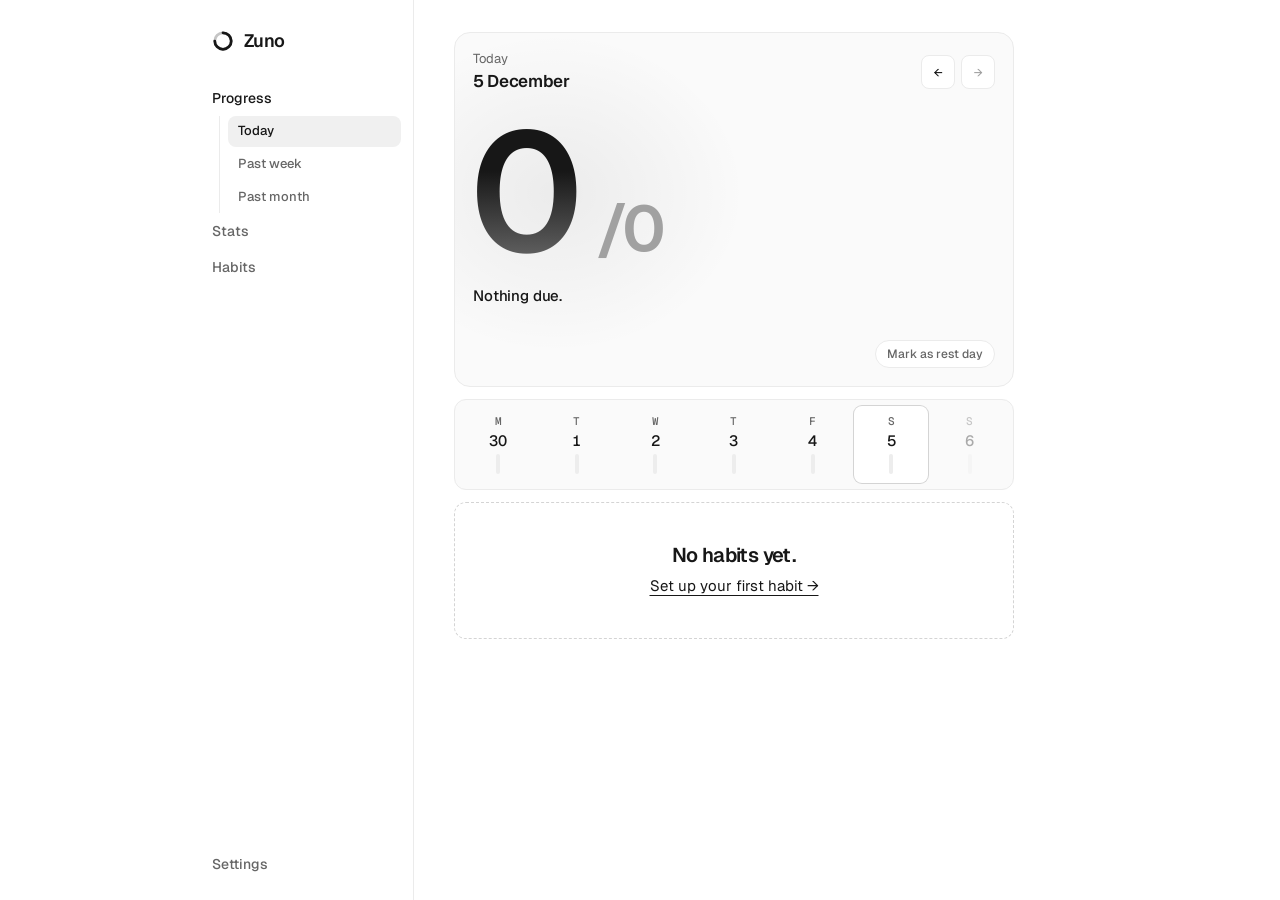
==== web/index.html @ a0847d09 "Add files via upload" ====
<!doctype html>
<html lang="en">
<head>
<meta charset="utf-8">
<meta name="viewport" content="width=device-width, initial-scale=1, viewport-fit=cover">
<meta name="theme-color" content="#ffffff">
<title>Zuno</title>
<link rel="manifest" href="manifest.webmanifest">
<link rel="icon" type="image/png" sizes="192x192" href="icons/icon-192.png">
<link rel="apple-touch-icon" href="icons/apple-touch-icon.png">
<meta name="mobile-web-app-capable" content="yes">
<meta name="apple-mobile-web-app-capable" content="yes">
<meta name="apple-mobile-web-app-title" content="Zuno">
<meta name="apple-mobile-web-app-status-bar-style" content="default">
<script>
  // Set the theme before first paint to avoid a flash.
  (function () {
    var t = null;
    try { t = (JSON.parse((localStorage.getItem('zuno.v1') || localStorage.getItem('tally.v1'))) || {}).theme; } catch (e) {}
    if (!t) t = 'light';
    if (t === 'system') t = matchMedia('(prefers-color-scheme: dark)').matches ? 'dark' : 'light';
    document.documentElement.dataset.theme = t;
  })();
</script>
<link rel="preconnect" href="https://fonts.googleapis.com">
<link rel="preconnect" href="https://fonts.gstatic.com" crossorigin>
<link href="https://fonts.googleapis.com/css2?family=Geist:wght@400;500;600;700&family=Geist+Mono:wght@400;500&display=swap" rel="stylesheet">
<link rel="stylesheet" href="style.css">
</head>
<body>
  <div class="shell">
    <aside class="rail">
      <button class="brand" data-view="about" aria-label="About Zuno">
        <svg class="mark" viewBox="0 0 24 24" aria-hidden="true">
          <circle cx="12" cy="12" r="9" fill="none" stroke="currentColor" stroke-opacity=".25" stroke-width="3"/>
          <path d="M12 3a9 9 0 1 1-9 9" fill="none" stroke="currentColor" stroke-width="3" stroke-linecap="round"/>
        </svg><span>Zuno</span>
      </button>
      <nav class="nav" id="nav"></nav>
      <nav class="nav nav-end">
        <button data-view="settings">Settings</button>
      </nav>
    </aside>
    <main id="view"></main>
  </div>
  <input type="file" id="import-file" accept="application/json,.json" hidden>
  <script src="app.js"></script>
  <script>
    // Offline support; only runs when served over https (or localhost).
    if ('serviceWorker' in navigator && (location.protocol === 'https:' || location.hostname === 'localhost')) {
      navigator.serviceWorker.register('sw.js');
    }
  </script>
</body>
</html>
---- web/style.css ----
:root {
  --bg: #ffffff;
  --surface: #fafafa;
  --hover: #f0f0f0;
  --border: #ebebeb;
  --border-2: #d4d4d4;
  --fg: #171717;
  --muted: #666666;
  --soft: #a1a1a1;
  --l0: #ededed;
  --l1: #d4d4d4;
  --l2: #a3a3a3;
  --l3: #525252;
  --l4: #171717;
  --glow: rgba(0, 0, 0, .06);
  --area: rgba(0, 0, 0, .05);

  --sans: 'Geist', -apple-system, system-ui, sans-serif;
  --mono: 'Geist Mono', ui-monospace, Menlo, monospace;
  --r: 12px;
}
:root[data-theme="dark"] {
  --bg: #000000;
  --surface: #0a0a0a;
  --hover: #1a1a1a;
  --border: #232323;
  --border-2: #333333;
  --fg: #ededed;
  --muted: #a1a1a1;
  --soft: #5e5e5e;
  --l0: #1a1a1a;
  --l1: #2e2e2e;
  --l2: #5c5c5c;
  --l3: #a1a1a1;
  --l4: #ededed;
  --glow: rgba(255, 255, 255, .14);
  --area: rgba(255, 255, 255, .06);
}

* { box-sizing: border-box; margin: 0; padding: 0; }
html { background: var(--bg); }
body {
  background: var(--bg);
  color: var(--fg);
  font: 400 15px/1.5 var(--sans);
  -webkit-font-smoothing: antialiased;
  -webkit-tap-highlight-color: transparent;
  transition: background-color .25s, color .25s;
}
button { font: inherit; color: inherit; background: none; border: 0; cursor: pointer; -webkit-user-select: none; user-select: none; touch-action: manipulation; }
button:disabled { cursor: default; }
:focus-visible { outline: 2px solid var(--fg); outline-offset: 2px; border-radius: 6px; }

.shell {
  display: grid;
  grid-template-columns: 56px minmax(0, 1fr);
  max-width: 900px;
  margin: 0 auto;
  min-height: 100vh;
}
main {
  width: 100%; max-width: 640px;
  padding: max(8px, env(safe-area-inset-top)) 16px 96px;
}

/* shared text styles */
.lbl { font: 400 13px/1.3 var(--sans); color: var(--muted); }
.frac, .streak, .num, .th, .sched, .xlab, .ylab, .legend, .legend2, .wd .l {
  font: 500 12px/1 var(--mono); color: var(--muted); font-variant-numeric: tabular-nums;
}

.card { border: 1px solid var(--border); border-radius: var(--r); background: var(--surface); }
.card.pad { padding: 16px; }
.card.list { padding: 0 16px; }
.card.list > :last-child { border-bottom: 0; }

/* ---------- left rail ---------- */
.rail {
  position: sticky; top: 0;
  height: 100vh; height: 100dvh;
  overflow-y: auto; scrollbar-width: none;
  display: flex; flex-direction: column; align-items: stretch;
  border-right: 1px solid var(--border);
  padding: max(14px, env(safe-area-inset-top)) 6px max(14px, env(safe-area-inset-bottom));
}
.brand {
  display: flex; align-items: center; justify-content: center; gap: 10px;
  height: 42px; margin-bottom: 16px; border-radius: 8px;
  font: 600 18px/1 var(--sans); letter-spacing: -.04em;
  transition: background-color .2s;
}
.brand .mark { width: 22px; height: 22px; flex: none; }
.brand span { display: none; }
.brand.on { background: var(--hover); }

.nav { display: flex; flex-direction: column; gap: 2px; }
.nav-end { margin-top: auto; }
.nav button {
  writing-mode: vertical-rl; transform: rotate(180deg);
  font: 500 13px/1 var(--sans); color: var(--muted);
  padding: 14px 0; border-radius: 8px;
  display: flex; align-items: center; justify-content: center;
  transition: color .2s ease, background-color .2s ease;
}
.nav button.on { color: var(--fg); background: var(--hover); }
.nav button.has-sub.on { background: none; }
@media (hover: hover) {
  .nav button:hover, .brand:hover { color: var(--fg); background: var(--hover); }
  .nav button.has-sub.on:hover { background: none; }
}

/* sub-sections slide open: the row grows from 0fr to 1fr, items fade in one after another */
.nav .sub {
  display: grid; grid-template-rows: 0fr;
  transition: grid-template-rows .42s cubic-bezier(.2, .7, .2, 1);
}
.nav .sub.open { grid-template-rows: 1fr; }
.nav .sub > div {
  min-height: 0; overflow: hidden;
  display: flex; flex-direction: column; gap: 2px;
  border-radius: 10px; background: var(--surface); box-shadow: inset 0 0 0 1px var(--border);
}
.nav .sub button {
  font-size: 12px; padding: 12px 0;
  opacity: 0; translate: 0 -6px;
  transition: opacity .2s ease, translate .25s ease, color .2s ease, background-color .2s ease;
}
.nav .sub.open button {
  opacity: 1; translate: 0 0;
  transition: opacity .3s ease, translate .4s cubic-bezier(.2, .7, .2, 1), color .2s ease, background-color .2s ease;
  transition-delay: calc(90ms + var(--i) * 45ms), calc(90ms + var(--i) * 45ms), 0s, 0s;
}
.nav .full { display: none; }

@media (min-width: 760px) {
  .shell { grid-template-columns: 224px minmax(0, 1fr); }
  main { padding: 20px 40px 96px; }
  .rail { padding: 20px 12px; }
  .brand { justify-content: flex-start; padding: 0 10px; margin-bottom: 20px; }
  .brand span { display: inline; }
  .nav button { writing-mode: horizontal-tb; transform: none; justify-content: flex-start; padding: 9px 10px; font-size: 14px; }
  .nav .sub > div { background: none; box-shadow: none; border-radius: 0; margin-left: 17px; padding-left: 8px; border-left: 1px solid var(--border); }
  .nav .sub button { padding: 7px 10px; font-size: 13px; text-align: left; line-height: 1.3; translate: -6px 0; }
  .nav .full { display: inline; }
  .nav .short { display: none; }
}

/* page content eases in when you move between pages */
#view.enter { animation: enter .34s cubic-bezier(.2, .7, .2, 1); }
@keyframes enter { from { opacity: 0; translate: 0 6px; } }

/* ---------- headings ---------- */
.page-h { padding: 20px 0 6px; }
.page-h .lbl { display: block; margin: 0 0 6px; }
.page-h h2 { font: 600 32px/1.1 var(--sans); letter-spacing: -.045em; }
.section-h { display: flex; justify-content: space-between; align-items: baseline; gap: 12px; padding: 30px 0 12px; }
.section-h h3 { font: 600 18px/1.2 var(--sans); letter-spacing: -.03em; }

/* ---------- today ---------- */
.hero {
  position: relative; overflow: hidden;
  margin-top: 12px; padding: 18px;
  border: 1px solid var(--border); border-radius: 16px; background: var(--surface);
}
.hero::before {
  content: ''; position: absolute; left: -90px; top: 0; width: 380px; height: 320px;
  background: radial-gradient(closest-side, var(--glow), transparent); pointer-events: none;
}
.hero > * { position: relative; }
.daynav { display: flex; align-items: center; justify-content: space-between; }
.date .k { display: block; font: 400 13px/1.2 var(--sans); color: var(--muted); margin-bottom: 4px; }
.date .v { font: 600 17px/1.2 var(--sans); letter-spacing: -.02em; }
.arrows { display: flex; gap: 6px; }
.arrow {
  width: 34px; height: 34px; display: grid; place-items: center;
  border: 1px solid var(--border); border-radius: 8px; background: var(--bg);
  font: 400 14px/1 var(--mono);
  transition: border-color .15s, background-color .15s;
}
@media (hover: hover) { .arrow:hover:not(:disabled) { border-color: var(--border-2); background: var(--hover); } }
.arrow:disabled { color: var(--soft); }
.score {
  display: flex; align-items: baseline;
  margin: 28px 0 0 -4px;
  font-family: var(--sans); font-weight: 600; line-height: .85; letter-spacing: -.07em;
}
.score .n {
  font-size: clamp(110px, 30vw, 168px); padding-right: .04em;
  background: linear-gradient(180deg, var(--fg) 35%, var(--muted));
  -webkit-background-clip: text; background-clip: text; color: transparent;
}
.score .of { font-size: clamp(44px, 12vw, 64px); color: var(--soft); margin-left: 6px; letter-spacing: -.05em; }
.meta {
  display: flex; justify-content: space-between; align-items: baseline; gap: 12px;
  margin-top: 22px; font: 500 15px/1.35 var(--sans); letter-spacing: -.01em;
}
.meta .rest { color: var(--muted); }
.meta .pc { font: 500 13px/1 var(--mono); color: var(--muted); }
.ticks { display: flex; gap: 4px; margin-top: 14px; height: 6px; }
.ticks i { flex: 1; border-radius: 999px; background: var(--l0); transition: background-color .3s; }
.ticks i.on { background: var(--fg); }

.week {
  display: grid; grid-template-columns: repeat(7, 1fr); gap: 4px;
  margin-top: 12px; padding: 6px;
  border: 1px solid var(--border); border-radius: var(--r); background: var(--surface);
}
.wd {
  display: flex; flex-direction: column; align-items: center; gap: 6px;
  padding: 10px 0 9px; border-radius: 8px; transition: background-color .15s;
}
.wd .l { font-size: 11px; }
.wd .n { font: 500 15px/1 var(--sans); font-variant-numeric: tabular-nums; }
.wd .m { width: 4px; height: 20px; border-radius: 999px; background: var(--l0); overflow: hidden; display: flex; align-items: flex-end; }
.wd .m b { display: block; width: 100%; background: var(--fg); border-radius: 999px; }
.wd.sel { background: var(--bg); box-shadow: 0 0 0 1px var(--border-2); }
@media (hover: hover) { .wd:not(.sel):not(:disabled):hover { background: var(--hover); } }
.wd:disabled { opacity: .35; }

.group {
  margin-top: 12px; overflow: hidden;
  border: 1px solid var(--border); border-radius: var(--r); background: var(--surface);
}
.group header {
  display: flex; justify-content: space-between; align-items: center;
  padding: 12px 16px; border-bottom: 1px solid var(--border);
}
.group h3 { font: 600 15px/1.2 var(--sans); letter-spacing: -.02em; }
.group header .frac { padding: 4px 8px; border: 1px solid var(--border); border-radius: 999px; background: var(--bg); }
.habit { display: flex; align-items: stretch; border-bottom: 1px solid var(--border); transition: background-color .15s; }
.hmain { flex: 1; min-width: 0; display: flex; align-items: center; gap: 12px; text-align: left; padding: 13px 8px 13px 16px; }
.skip { flex: none; padding: 0 16px 0 8px; font: 500 11px/1 var(--mono); color: var(--soft); transition: color .15s, opacity .15s; }
.skip:hover { color: var(--fg); }
@media (hover: hover) {
  .habit:not(.skipped) .skip { opacity: 0; }
  .habit:hover .skip, .skip:focus-visible { opacity: 1; }
}
.habit:last-child, .item:last-child, .hrow:last-child { border-bottom: 0; }
.box {
  width: 18px; height: 18px; flex: none; position: relative;
  border: 1.5px solid var(--border-2); border-radius: 5px; background: var(--bg);
  transition: background-color .15s, border-color .15s;
}
.habit.done .box { background: var(--fg); border-color: var(--fg); }
.habit.done .box::after {
  content: ''; position: absolute; left: 5px; top: 1.5px; width: 4px; height: 9px;
  border: solid var(--bg); border-width: 0 2px 2px 0; transform: rotate(45deg);
}
.habit .name { flex: 1; }
.habit.done .name { color: var(--muted); text-decoration: line-through; text-decoration-color: var(--soft); }
.habit.skipped .name, .habit.met .name { color: var(--muted); }
.habit.skipped .box { border-style: dashed; }
.habit.skipped .box::after { content: ''; position: absolute; left: 3px; right: 3px; top: 50%; height: 1.5px; margin-top: -.75px; background: var(--muted); }
.habit.met .box { border-color: var(--border); }
.dayfoot { display: flex; justify-content: flex-end; margin-top: 14px; }
.restbtn {
  font: 500 12px/1 var(--sans); color: var(--muted); padding: 7px 11px;
  border: 1px solid var(--border); border-radius: 999px; background: var(--bg);
  transition: color .15s, border-color .15s;
}
.restbtn:hover, .restbtn.on { color: var(--fg); border-color: var(--border-2); }
.pop .box { animation: pop .28s ease-out; }
@keyframes pop { 45% { transform: scale(.8); } }
@media (hover: hover) { .habit:hover, .item:hover, .hrow:hover { background: var(--hover); } }

.empty {
  margin-top: 12px; padding: 40px 20px; text-align: center;
  border: 1px dashed var(--border-2); border-radius: var(--r); color: var(--muted);
}
.empty p { font: 600 20px/1.2 var(--sans); letter-spacing: -.03em; color: var(--fg); margin-bottom: 8px; }
.empty button { color: var(--fg); text-decoration: underline; text-underline-offset: 4px; }

/* ---------- stats ---------- */
.shead { display: flex; justify-content: space-between; align-items: center; gap: 12px; padding-top: 8px; }
.seg {
  display: inline-flex; gap: 2px; padding: 3px; flex: none;
  border: 1px solid var(--border); border-radius: 10px; background: var(--surface);
}
.seg button {
  font: 500 13px/1 var(--sans); color: var(--muted);
  padding: 7px 11px; border-radius: 7px; transition: background-color .15s, color .15s;
}
.seg button.on { background: var(--hover); color: var(--fg); box-shadow: 0 0 0 1px var(--border-2); }
.big { display: grid; grid-template-columns: repeat(auto-fit, minmax(128px, 1fr)); gap: 10px; margin-top: 16px; }
.big > div { padding: 16px; border: 1px solid var(--border); border-radius: var(--r); background: var(--surface); }
.big .v { font: 600 36px/1 var(--sans); letter-spacing: -.05em; }
.big .v small { font-size: .55em; color: var(--soft); letter-spacing: -.02em; }
.big .lbl { display: block; margin-top: 10px; }
@media (max-width: 559px) {
  .big { grid-template-columns: 1fr 1fr; }
  .big > div:nth-child(3) { grid-column: 1 / -1; }
}

.heatwrap { display: grid; grid-template-columns: 14px 1fr; gap: 8px; }
.heatdays { display: grid; grid-template-rows: repeat(7, 1fr); gap: 3px; }
.heatdays span { font: 500 9px/1 var(--mono); color: var(--muted); display: flex; align-items: center; }
.heat { display: grid; grid-template-rows: repeat(7, auto); grid-auto-flow: column; grid-auto-columns: 1fr; gap: 3px; }
.heat i { aspect-ratio: 1; border-radius: 3px; background: var(--l0); }
.heat i.l1 { background: var(--l1); }
.heat i.l2 { background: var(--l2); }
.heat i.l3 { background: var(--l3); }
.heat i.l4 { background: var(--l4); }
.heat i.fut { background: transparent; box-shadow: inset 0 0 0 1px var(--border); }
.heat i.now { outline: 1.5px solid var(--fg); outline-offset: 1px; }
.legend { display: flex; align-items: center; gap: 3px; justify-content: flex-end; margin-top: 12px; font-size: 11px; }
.legend i { width: 10px; height: 10px; border-radius: 2px; }
.legend span { margin: 0 6px; }

.brow {
  display: grid; grid-template-columns: minmax(64px, 110px) minmax(48px, 1fr) minmax(32px, auto) 36px;
  align-items: center; gap: 10px; padding: 13px 0; border-bottom: 1px solid var(--border);
  font-weight: 500;
}
.bar { height: 6px; border-radius: 999px; background: var(--l0); overflow: hidden; }
.bar b { display: block; height: 100%; border-radius: 999px; background: var(--fg); }
.num { text-align: right; }
.num.strong { color: var(--fg); }
.subrow {
  display: grid; grid-template-columns: minmax(0, 1fr) minmax(32px, auto) 36px; gap: 10px;
  padding: 9px 0 9px 12px; font-size: 13px; color: var(--muted); border-bottom: 1px solid var(--border);
}

.trow {
  display: grid; grid-template-columns: 1fr 44px 40px 40px;
  align-items: center; gap: 8px; padding: 13px 0; border-bottom: 1px solid var(--border);
}
.trow .nm { font-weight: 500; }
.trow .nm small { display: block; font: 400 12px/1.2 var(--sans); color: var(--muted); margin-top: 3px; }
.th { text-align: right; font-size: 11px; }
.trow.head { padding: 10px 0; }
.mbar { display: block; height: 3px; border-radius: 999px; background: var(--l0); margin-top: 8px; overflow: hidden; }
.mbar b { display: block; height: 100%; background: var(--fg); }

/* trajectory charts */
.legend2 { display: flex; gap: 16px; font-size: 11px; }
.legend2 span { display: inline-flex; align-items: center; gap: 6px; }
.legend2 .sl { width: 14px; height: 2px; border-radius: 2px; background: var(--fg); }
.legend2 .sb { width: 8px; height: 8px; border-radius: 2px; background: var(--l1); }
.chart { margin-top: 22px; }
.plot { position: relative; height: 150px; margin-left: 30px; touch-action: pan-y; cursor: crosshair; }
.plot.sm { height: 64px; margin-left: 0; }
.plot svg { position: absolute; inset: 0; width: 100%; height: 100%; overflow: visible; }
.plot .grid { stroke: var(--border-2); stroke-width: 1; vector-effect: non-scaling-stroke; }
.plot .line { fill: none; stroke: var(--fg); stroke-width: 2; vector-effect: non-scaling-stroke; stroke-linejoin: round; stroke-linecap: round; }
.plot .area { fill: var(--area); }
.plot .dbar { fill: var(--l1); }
.ylab { position: absolute; left: -30px; transform: translateY(-50%); font-size: 10px; }
.xlab { display: flex; justify-content: space-between; margin: 8px 0 0 30px; font-size: 11px; }
.hchart .xlab { margin-left: 0; }
.cross { position: absolute; top: 0; bottom: 0; width: 1px; background: var(--muted); display: none; pointer-events: none; }
.hdot {
  position: absolute; width: 10px; height: 10px; border-radius: 50%;
  background: var(--fg); box-shadow: 0 0 0 3px var(--surface);
  transform: translate(-50%, -50%); display: none; pointer-events: none;
}
.tip {
  position: absolute; top: -8px; background: var(--fg); color: var(--bg); border-radius: 6px;
  font: 500 11px/1.45 var(--mono); padding: 6px 9px; white-space: nowrap;
  display: none; pointer-events: none; z-index: 2;
}
.plot.hover .cross, .plot.hover .tip { display: block; }
.plot.hover .hdot.has { display: block; }
.hchart { margin-top: 10px; padding: 14px 16px 12px; border: 1px solid var(--border); border-radius: var(--r); background: var(--surface); }
.hchart header { display: flex; justify-content: space-between; align-items: flex-start; gap: 12px; margin-bottom: 12px; }
.hchart .nm { font-weight: 500; }
.hchart .nm small { display: block; font: 400 12px/1.2 var(--sans); color: var(--muted); margin-top: 3px; }
.hchart .rt { text-align: right; font: 600 22px/1 var(--sans); letter-spacing: -.04em; }
.hchart .rt small { display: block; font: 500 11px/1 var(--mono); letter-spacing: 0; color: var(--muted); margin-top: 6px; }

/* ---------- habits ---------- */
.editor { margin-top: 12px; padding: 18px 16px; border: 1px solid var(--border); border-radius: var(--r); background: var(--surface); }
.editor > .lbl { display: block; margin-bottom: 8px; }
.field { position: relative; margin-bottom: 16px; }
.field .lbl { display: block; margin-bottom: 6px; }
input[type="text"], select {
  width: 100%; height: 42px; padding: 0 12px;
  font: 400 16px/1 var(--sans); color: var(--fg); background: var(--bg);
  border: 1px solid var(--border-2); border-radius: 8px;
  outline: 0; appearance: none; -webkit-appearance: none;
  transition: border-color .15s, box-shadow .15s;
}
input[type="text"]:focus, select:focus { border-color: var(--muted); box-shadow: 0 0 0 3px var(--hover); }
input[type="text"]::placeholder { color: var(--soft); }
select { cursor: pointer; }
select option { background: var(--bg); color: var(--fg); }
.field.sel::after { content: '↓'; position: absolute; right: 12px; bottom: 13px; font: 13px/1 var(--mono); color: var(--muted); pointer-events: none; }
.days { display: grid; grid-template-columns: repeat(7, 1fr); gap: 6px; }
.days button {
  height: 38px; border: 1px solid var(--border-2); border-radius: 8px; background: var(--bg);
  font: 500 12px/1 var(--mono); color: var(--muted); transition: background-color .15s, color .15s;
}
.days button.on { background: var(--fg); color: var(--bg); border-color: var(--fg); }
.presets { display: flex; flex-wrap: wrap; gap: 6px; margin: 10px 0 20px; }
.presets button {
  font: 500 12px/1 var(--sans); color: var(--muted); padding: 7px 11px;
  border: 1px solid var(--border); border-radius: 999px; background: var(--bg);
}
@media (hover: hover) { .presets button:hover { color: var(--fg); border-color: var(--border-2); } }
.actions { display: flex; flex-wrap: wrap; gap: 8px; }
.btn {
  height: 40px; padding: 0 18px; border-radius: 999px;
  font: 500 14px/1 var(--sans); border: 1px solid var(--border-2); background: var(--bg);
  transition: opacity .15s, background-color .15s, border-color .15s;
}
.btn.primary { background: var(--fg); color: var(--bg); border-color: var(--fg); }
@media (hover: hover) {
  .btn:hover { background: var(--hover); }
  .btn.primary:hover { background: var(--fg); opacity: .86; }
}
.btn.ghost { color: var(--muted); }
.btn.right { margin-left: auto; }
.err { margin-top: 12px; font: 500 13px/1.4 var(--sans); }
.note { margin-top: 14px; font: 400 13px/1.5 var(--sans); color: var(--muted); }
.note button { color: var(--fg); text-decoration: underline; text-underline-offset: 3px; }

.item {
  display: flex; align-items: center; gap: 2px; padding: 0 16px 0 8px;
  border-bottom: 1px solid var(--border); background: var(--surface); transition: background-color .15s;
}
.item:not([data-sort]) { padding-left: 10px; }
.item .iname { flex: 1; min-width: 0; display: flex; align-items: center; justify-content: space-between; gap: 12px; text-align: left; padding: 13px 0 13px 6px; }
.item .iname.static { display: block; }
.item .x { color: var(--muted); font-size: 16px; line-height: 1; padding: 6px 0 6px 10px; }
@media (hover: hover) { .item .x:hover { color: var(--fg); } }
.handle {
  flex: none; width: 24px; height: 32px; display: grid; place-items: center;
  border-radius: 6px; color: var(--soft); cursor: grab; touch-action: none;
}
.handle::before {
  content: ''; width: 8px; height: 14px;
  background-image: radial-gradient(circle, currentColor 1.2px, transparent 1.5px);
  background-size: 4px 4.67px;
}
@media (hover: hover) { .handle:hover { color: var(--fg); background: var(--hover); } }
.item.dragging {
  position: relative; z-index: 5; cursor: grabbing; user-select: none;
  background: var(--bg); border-radius: 8px;
  box-shadow: 0 10px 28px rgba(0, 0, 0, .22), 0 0 0 1px var(--border-2);
}
.dragging .handle { cursor: grabbing; color: var(--fg); }
.card.cats { overflow: hidden; }
.sortlist > .item:last-child { border-bottom: 0; }
.item.editing { background: var(--hover); box-shadow: inset 2px 0 0 var(--fg); }
.sched { white-space: nowrap; }

.chips { display: flex; flex-wrap: wrap; gap: 6px; }
.chip {
  display: inline-flex; align-items: center; gap: 8px; height: 30px; padding: 0 12px;
  border: 1px solid var(--border); border-radius: 999px; background: var(--surface);
  font: 500 13px/1 var(--sans);
}
.chip em { font: 500 11px/1 var(--mono); font-style: normal; color: var(--muted); }
.chip button { color: var(--muted); font-size: 15px; line-height: 1; }
@media (hover: hover) { .chip button:hover { color: var(--fg); } }
.addcat { display: flex; gap: 8px; margin-top: 12px; }
.addcat .btn { height: 42px; flex: none; }

.summary { color: var(--muted); font-size: 14px; padding: 4px 0; }
.hrow {
  display: grid; grid-template-columns: minmax(0, 1fr) auto; gap: 6px 14px; align-items: center;
  width: 100%; text-align: left; padding: 13px 16px; border-bottom: 1px solid var(--border);
  transition: background-color .15s;
}
.hrow .nm { font-weight: 500; }
.hrow .nm small { display: block; font: 400 12px/1.3 var(--sans); color: var(--muted); margin-top: 3px; }
.hrow .rt { display: flex; flex-direction: column; align-items: flex-end; gap: 7px; }
.strip { display: flex; gap: 2px; }
.strip i { width: 7px; height: 7px; border-radius: 2px; background: var(--l1); }
.strip i.on { background: var(--fg); }
.strip i.na { background: transparent; box-shadow: inset 0 0 0 1px var(--border-2); }

/* ---------- settings ---------- */
.srow {
  display: flex; align-items: center; justify-content: space-between; gap: 16px;
  padding: 14px 0; border-bottom: 1px solid var(--border);
}
button.srow { width: 100%; text-align: left; }
.srow .t { font-weight: 500; }
.srow .t small { display: block; font: 400 13px/1.35 var(--sans); color: var(--muted); margin-top: 2px; }
.srow .go { font: 14px/1 var(--mono); color: var(--muted); transition: translate .2s; }
@media (hover: hover) { button.srow:hover .go { translate: 3px 0; color: var(--fg); } }
.sw { display: flex; align-items: center; gap: 10px; font: 500 12px/1 var(--mono); color: var(--muted); }
.sw i { width: 36px; height: 20px; border-radius: 999px; background: var(--l1); position: relative; flex: none; transition: background-color .2s; }
.sw i::after {
  content: ''; position: absolute; top: 2px; left: 2px; width: 16px; height: 16px; border-radius: 50%;
  background: var(--bg); box-shadow: 0 1px 2px rgba(0, 0, 0, .25); transition: translate .2s ease-out;
}
.sw.on { color: var(--fg); }
.sw.on i { background: var(--fg); }
.sw.on i::after { translate: 16px 0; }
.foot { color: var(--muted); font-size: 13px; line-height: 1.6; padding-top: 24px; }

/* ---------- about ---------- */
.about { padding-top: 8px; }
.ab-hero { position: relative; padding: 52px 4px 40px; text-align: center; overflow: hidden; }
.ab-hero::after {
  content: ''; position: absolute; left: 50%; top: 10px; width: 340px; height: 220px; translate: -50% 0;
  background: radial-gradient(closest-side, var(--glow), transparent); pointer-events: none;
}
.ab-hero > * { position: relative; z-index: 1; }
.pill {
  display: inline-flex; align-items: center; height: 28px; padding: 0 12px;
  border: 1px solid var(--border); border-radius: 999px; background: var(--surface);
  font: 500 12px/1 var(--mono); color: var(--muted);
}
.ab-hero h2 { margin-top: 20px; font: 600 clamp(32px, 8vw, 52px)/1.05 var(--sans); letter-spacing: -.055em; }
.ab-hero h2 span, .quote span, .closer p span { color: var(--muted); }
.lede { margin: 18px auto 0; max-width: 32em; font-size: 16px; line-height: 1.6; color: var(--muted); }
.ab-cta { display: flex; justify-content: center; flex-wrap: wrap; gap: 8px; margin-top: 26px; }

.figure .pen { display: grid; grid-template-columns: repeat(14, 1fr); gap: 4px; }
.pen i { aspect-ratio: 1; position: relative; border-radius: 3px; }
.pen i.p { box-shadow: inset 0 0 0 1px var(--border-2); }
.pen i.p.x::after { content: '×'; position: absolute; inset: 0; display: grid; place-items: center; font: italic 14px/1 Georgia, serif; color: var(--muted); }
.pen i.d { background: var(--l1); }
.pen i.d.x { background: var(--fg); }
.figure .cap { display: flex; justify-content: space-between; margin-top: 12px; font: 500 11px/1 var(--mono); color: var(--muted); }

.ab-grid { display: grid; grid-template-columns: 1fr; gap: 10px; margin-top: 10px; }
@media (min-width: 560px) { .ab-grid { grid-template-columns: 1fr 1fr; } }
.pt .no { font: 500 12px/1 var(--mono); color: var(--soft); }
.pt h4 { margin: 12px 0 6px; font: 600 16px/1.25 var(--sans); letter-spacing: -.02em; }
.pt p { color: var(--muted); font-size: 14px; line-height: 1.55; }

.quote { margin: 44px 0 6px; text-align: center; font: 600 clamp(24px, 6vw, 32px)/1.15 var(--sans); letter-spacing: -.045em; }
.prose p { color: var(--muted); line-height: 1.65; max-width: 36em; }
.prose p + p { margin-top: 12px; }

.vs { margin-top: 18px; }
.vs .r {
  display: grid; grid-template-columns: minmax(0, 1fr) 72px 92px; gap: 10px; align-items: baseline;
  padding: 12px 0; border-bottom: 1px solid var(--border); font-size: 14px;
}
.vs .r.h span { font: 500 11px/1 var(--mono); color: var(--muted); }
.vs .c { font-size: 13px; color: var(--muted); }
.vs .c.y { color: var(--fg); font-weight: 500; }

.closer {
  position: relative; overflow: hidden; margin-top: 44px; padding: 36px 20px; text-align: center;
  border: 1px solid var(--border); border-radius: 16px; background: var(--surface);
}
.closer::before {
  content: ''; position: absolute; left: 50%; top: -60px; width: 360px; height: 220px; translate: -50% 0;
  background: radial-gradient(closest-side, var(--glow), transparent); pointer-events: none;
}
.closer > * { position: relative; }
.closer p { font: 600 22px/1.25 var(--sans); letter-spacing: -.04em; margin-bottom: 20px; }

@media (prefers-reduced-motion: reduce) {
  *, *::before, *::after { transition: none !important; animation: none !important; }
}

/* editor: how often */
.often { margin: 6px 0 12px; }
.stepper { display: flex; align-items: center; gap: 12px; }
.stepper button {
  width: 38px; height: 38px; border: 1px solid var(--border-2); border-radius: 8px; background: var(--bg);
  font: 500 16px/1 var(--mono);
}
.stepper button:disabled { color: var(--soft); }
.stepper span { font-size: 15px; }
.stepper b { font-weight: 600; }
.hint { font-size: 13px; color: var(--muted); line-height: 1.5; margin: 10px 0 20px; }
.editor .actions + .hint { margin-top: 10px; }
.editor .err + .actions, .editor .note + .actions, .editor .actions + .actions { margin-top: 16px; padding-top: 16px; border-top: 1px solid var(--border); }
.group.archived { opacity: .7; }

/* reports */
.plabel { display: inline-block; margin-bottom: 4px; font: 600 17px/1.3 var(--sans); color: var(--fg); letter-spacing: -.02em; }
.delta { display: block; margin-top: 6px; font: 500 11px/1.35 var(--mono); color: var(--muted); }
.wbars { display: grid; grid-template-columns: repeat(7, 1fr); gap: 6px; }
.wb { display: flex; flex-direction: column; align-items: center; gap: 8px; }
.wv { font: 500 11px/1 var(--mono); color: var(--muted); }
.wt { width: 100%; max-width: 28px; height: 110px; border-radius: 6px; background: var(--l0); display: flex; align-items: flex-end; overflow: hidden; }
.wt b { display: block; width: 100%; border-radius: 6px; background: var(--fg); }
.wl { font: 500 11px/1.35 var(--mono); color: var(--muted); text-align: center; }
.mcal-h, .mcal { display: grid; grid-template-columns: repeat(7, 1fr); gap: 4px; }
.mcal-h { margin-bottom: 6px; }
.mcal-h span { font: 500 10px/1 var(--mono); color: var(--muted); text-align: center; }
.mcal i { aspect-ratio: 1; position: relative; border-radius: 6px; background: var(--l0); }
.mcal i.pad { background: transparent; }
.mcal i.l1 { background: var(--l1); }
.mcal i.l2 { background: var(--l2); }
.mcal i.l3 { background: var(--l3); }
.mcal i.l4 { background: var(--l4); }
.mcal i.rest { background: transparent; box-shadow: inset 0 0 0 1px var(--border-2); }
.mcal i span { position: absolute; top: 5px; left: 6px; font: 500 10px/1 var(--mono); color: var(--muted); }
.mcal i.dk span { color: var(--bg); }
.hl { display: grid; grid-template-columns: minmax(0, 1fr) auto; gap: 3px 12px; align-items: baseline; padding: 12px 0; border-bottom: 1px solid var(--border); }
.hl .k { grid-column: 1 / -1; font-size: 13px; color: var(--muted); }
.hl .v { font-weight: 500; overflow: hidden; text-overflow: ellipsis; white-space: nowrap; }
.rrow { display: grid; grid-template-columns: minmax(0, 1fr) 44px 52px 48px; gap: 8px; align-items: center; padding: 13px 0; border-bottom: 1px solid var(--border); }
.rrow.head { padding: 10px 0; }
.rrow .nm { font-weight: 500; min-width: 0; }
.rrow .nm small { display: block; font: 400 12px/1.2 var(--sans); color: var(--muted); margin-top: 3px; }
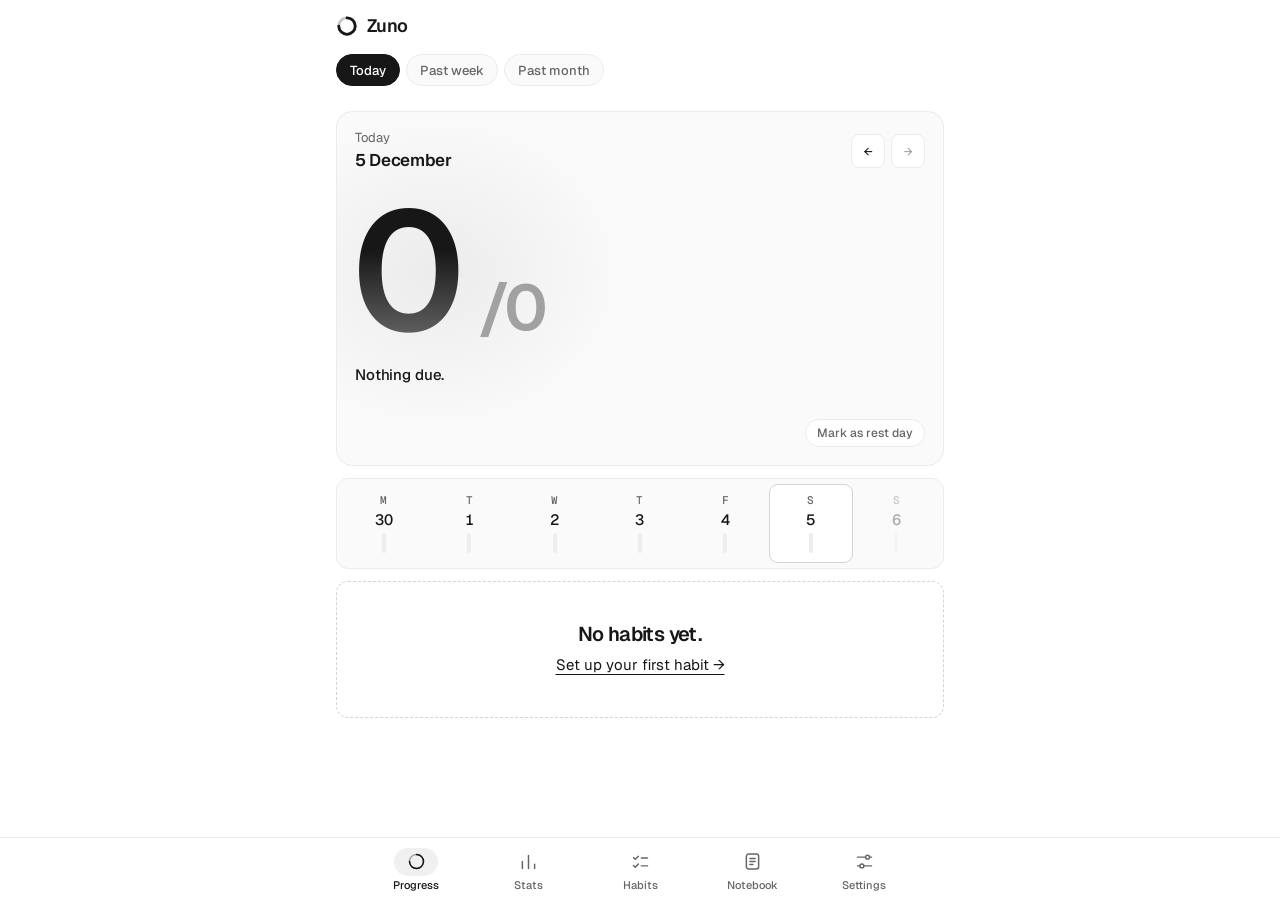
==== commit 5d036876: "Add files via upload" ====
--- a/web/index.html
+++ b/web/index.html
@@ -20,6 +20,9 @@
     if (!t) t = 'light';
     if (t === 'system') t = matchMedia('(prefers-color-scheme: dark)').matches ? 'dark' : 'light';
     document.documentElement.dataset.theme = t;
+    var sc = 'classic';
+    try { sc = ((JSON.parse(localStorage.getItem('zuno.v1')) || {}).settings || {}).scheme || 'classic'; } catch (e) {}
+    document.documentElement.dataset.scheme = sc;
   })();
 </script>
 <link rel="preconnect" href="https://fonts.googleapis.com">
@@ -28,21 +31,29 @@
 <link rel="stylesheet" href="style.css">
 </head>
 <body>
+  <svg width="0" height="0" style="position:absolute" aria-hidden="true">
+    <defs>
+      <linearGradient id="zuno-flame" x1="0" y1="1" x2="0" y2="0">
+        <stop offset="0" stop-color="#FF3B30"/>
+        <stop offset="1" stop-color="#FF9F0A"/>
+      </linearGradient>
+    </defs>
+  </svg>
   <div class="shell">
-    <aside class="rail">
-      <button class="brand" data-view="about" aria-label="About Zuno">
-        <svg class="mark" viewBox="0 0 24 24" aria-hidden="true">
-          <circle cx="12" cy="12" r="9" fill="none" stroke="currentColor" stroke-opacity=".25" stroke-width="3"/>
-          <path d="M12 3a9 9 0 1 1-9 9" fill="none" stroke="currentColor" stroke-width="3" stroke-linecap="round"/>
-        </svg><span>Zuno</span>
-      </button>
-      <nav class="nav" id="nav"></nav>
-      <nav class="nav nav-end">
-        <button data-view="settings">Settings</button>
-      </nav>
-    </aside>
+    <header class="top">
+      <div class="top-row">
+        <button class="brand" data-view="about" aria-label="About Zuno">
+          <svg class="mark" viewBox="0 0 24 24" aria-hidden="true">
+            <circle cx="12" cy="12" r="9" fill="none" stroke="currentColor" stroke-opacity=".25" stroke-width="3"/>
+            <path d="M12 3a9 9 0 1 1-9 9" fill="none" stroke="currentColor" stroke-width="3" stroke-linecap="round"/>
+          </svg><span>Zuno</span>
+        </button>
+      </div>
+      <nav class="subnav" id="subnav" aria-label="Pages in this section"></nav>
+    </header>
     <main id="view"></main>
   </div>
+  <nav class="tabbar" id="nav" aria-label="Main"></nav>
   <input type="file" id="import-file" accept="application/json,.json" hidden>
   <script src="app.js"></script>
   <script>
--- a/web/style.css
+++ b/web/style.css
@@ -15,11 +15,24 @@
   --glow: rgba(0, 0, 0, .06);
   --area: rgba(0, 0, 0, .05);
 
+  /* Classic scheme: accent and category colors follow the text color */
+  --accent: var(--fg);
+  --accent-fg: var(--bg);
+  --cat-glyph: var(--bg);
+  --c-red: var(--fg); --c-orange: var(--fg); --c-yellow: var(--fg); --c-green: var(--fg); --c-teal: var(--fg);
+  --c-blue: var(--fg); --c-indigo: var(--fg); --c-purple: var(--fg); --c-pink: var(--fg); --c-gray: var(--fg);
+  --flame: #FF6A1A;
+
   --sans: 'Geist', -apple-system, system-ui, sans-serif;
   --mono: 'Geist Mono', ui-monospace, Menlo, monospace;
   --r: 12px;
 }
 :root[data-theme="dark"] {
+  --accent: var(--fg);
+  --accent-fg: var(--bg);
+  --cat-glyph: var(--bg);
+  --c-red: var(--fg); --c-orange: var(--fg); --c-yellow: var(--fg); --c-green: var(--fg); --c-teal: var(--fg);
+  --c-blue: var(--fg); --c-indigo: var(--fg); --c-purple: var(--fg); --c-pink: var(--fg); --c-gray: var(--fg);
   --bg: #000000;
   --surface: #0a0a0a;
   --hover: #1a1a1a;
@@ -51,17 +64,12 @@
 button:disabled { cursor: default; }
 :focus-visible { outline: 2px solid var(--fg); outline-offset: 2px; border-radius: 6px; }
 
-.shell {
-  display: grid;
-  grid-template-columns: 56px minmax(0, 1fr);
-  max-width: 900px;
-  margin: 0 auto;
-  min-height: 100vh;
-}
+.shell { max-width: 640px; margin: 0 auto; min-height: 100vh; }
 main {
-  width: 100%; max-width: 640px;
-  padding: max(8px, env(safe-area-inset-top)) 16px 96px;
-}
+  width: 100%;
+  padding: 0 16px calc(var(--tabbar-h) + env(safe-area-inset-bottom) + 40px);
+}
+:root { --tabbar-h: 62px; }
 
 /* shared text styles */
 .lbl { font: 400 13px/1.3 var(--sans); color: var(--muted); }
@@ -74,76 +82,72 @@
 .card.list { padding: 0 16px; }
 .card.list > :last-child { border-bottom: 0; }
 
-/* ---------- left rail ---------- */
-.rail {
-  position: sticky; top: 0;
-  height: 100vh; height: 100dvh;
-  overflow-y: auto; scrollbar-width: none;
-  display: flex; flex-direction: column; align-items: stretch;
-  border-right: 1px solid var(--border);
-  padding: max(14px, env(safe-area-inset-top)) 6px max(14px, env(safe-area-inset-bottom));
-}
+/* ---------- top bar: logo + the current section's pages ---------- */
+.top {
+  position: sticky; top: 0; z-index: 10;
+  padding: env(safe-area-inset-top) 16px 0;
+  background: color-mix(in srgb, var(--bg) 86%, transparent);
+  -webkit-backdrop-filter: blur(14px); backdrop-filter: blur(14px);
+  border-bottom: 1px solid transparent; transition: border-color .2s;
+}
+.top.scrolled { border-bottom-color: var(--border); }
+.top-row { display: flex; align-items: center; height: 52px; }
 .brand {
-  display: flex; align-items: center; justify-content: center; gap: 10px;
-  height: 42px; margin-bottom: 16px; border-radius: 8px;
-  font: 600 18px/1 var(--sans); letter-spacing: -.04em;
+  display: flex; align-items: center; gap: 9px; height: 36px; padding: 0 10px 0 6px; margin-left: -6px;
+  border-radius: 8px; font: 600 18px/1 var(--sans); letter-spacing: -.04em;
   transition: background-color .2s;
 }
 .brand .mark { width: 22px; height: 22px; flex: none; }
-.brand span { display: none; }
 .brand.on { background: var(--hover); }
-
-.nav { display: flex; flex-direction: column; gap: 2px; }
-.nav-end { margin-top: auto; }
-.nav button {
-  writing-mode: vertical-rl; transform: rotate(180deg);
-  font: 500 13px/1 var(--sans); color: var(--muted);
-  padding: 14px 0; border-radius: 8px;
-  display: flex; align-items: center; justify-content: center;
-  transition: color .2s ease, background-color .2s ease;
-}
-.nav button.on { color: var(--fg); background: var(--hover); }
-.nav button.has-sub.on { background: none; }
-@media (hover: hover) {
-  .nav button:hover, .brand:hover { color: var(--fg); background: var(--hover); }
-  .nav button.has-sub.on:hover { background: none; }
-}
-
-/* sub-sections slide open: the row grows from 0fr to 1fr, items fade in one after another */
-.nav .sub {
+@media (hover: hover) { .brand:hover { background: var(--hover); } }
+
+/* sub-section pills: the row opens when a section has pages, pills fade in one after another */
+.subnav {
   display: grid; grid-template-rows: 0fr;
-  transition: grid-template-rows .42s cubic-bezier(.2, .7, .2, 1);
-}
-.nav .sub.open { grid-template-rows: 1fr; }
-.nav .sub > div {
-  min-height: 0; overflow: hidden;
-  display: flex; flex-direction: column; gap: 2px;
-  border-radius: 10px; background: var(--surface); box-shadow: inset 0 0 0 1px var(--border);
-}
-.nav .sub button {
-  font-size: 12px; padding: 12px 0;
-  opacity: 0; translate: 0 -6px;
-  transition: opacity .2s ease, translate .25s ease, color .2s ease, background-color .2s ease;
-}
-.nav .sub.open button {
-  opacity: 1; translate: 0 0;
-  transition: opacity .3s ease, translate .4s cubic-bezier(.2, .7, .2, 1), color .2s ease, background-color .2s ease;
-  transition-delay: calc(90ms + var(--i) * 45ms), calc(90ms + var(--i) * 45ms), 0s, 0s;
-}
-.nav .full { display: none; }
-
-@media (min-width: 760px) {
-  .shell { grid-template-columns: 224px minmax(0, 1fr); }
-  main { padding: 20px 40px 96px; }
-  .rail { padding: 20px 12px; }
-  .brand { justify-content: flex-start; padding: 0 10px; margin-bottom: 20px; }
-  .brand span { display: inline; }
-  .nav button { writing-mode: horizontal-tb; transform: none; justify-content: flex-start; padding: 9px 10px; font-size: 14px; }
-  .nav .sub > div { background: none; box-shadow: none; border-radius: 0; margin-left: 17px; padding-left: 8px; border-left: 1px solid var(--border); }
-  .nav .sub button { padding: 7px 10px; font-size: 13px; text-align: left; line-height: 1.3; translate: -6px 0; }
-  .nav .full { display: inline; }
-  .nav .short { display: none; }
-}
+  transition: grid-template-rows .38s cubic-bezier(.2, .7, .2, 1);
+}
+.subnav.open { grid-template-rows: 1fr; }
+.subnav > div {
+  min-height: 0; overflow-x: auto; overflow-y: hidden; scrollbar-width: none;
+  display: flex; gap: 6px; margin: 0 -16px; padding: 0 16px;
+}
+.subnav > div::-webkit-scrollbar { display: none; }
+.subnav button {
+  flex: none; height: 32px; margin: 2px 0 12px; padding: 0 13px; border-radius: 999px;
+  border: 1px solid var(--border); background: var(--surface);
+  font: 500 13px/1 var(--sans); color: var(--muted); white-space: nowrap;
+  transition: color .2s, background-color .2s, border-color .2s, opacity .3s ease, translate .4s cubic-bezier(.2, .7, .2, 1);
+}
+.subnav button.on { background: var(--fg); border-color: var(--fg); color: var(--bg); }
+@media (hover: hover) { .subnav button:not(.on):hover { color: var(--fg); border-color: var(--border-2); } }
+.subnav.fresh button { opacity: 0; translate: 0 -6px; }
+.subnav.open:not(.fresh) button { transition-delay: 0s, 0s, 0s, calc(60ms + var(--i) * 45ms), calc(60ms + var(--i) * 45ms); }
+.subnav .full { display: none; }
+@media (min-width: 560px) { .subnav .full { display: inline; } .subnav .short { display: none; } }
+
+/* ---------- bottom tab bar ---------- */
+.tabbar {
+  position: fixed; left: 0; right: 0; bottom: 0; z-index: 20;
+  display: flex; justify-content: center;
+  padding: 0 8px env(safe-area-inset-bottom);
+  background: color-mix(in srgb, var(--bg) 88%, transparent);
+  -webkit-backdrop-filter: blur(14px); backdrop-filter: blur(14px);
+  border-top: 1px solid var(--border);
+}
+.tabbar > div { display: grid; grid-template-columns: repeat(5, 1fr); width: 100%; max-width: 560px; height: var(--tabbar-h); }
+.tab {
+  display: flex; flex-direction: column; align-items: center; justify-content: center; gap: 4px;
+  font: 500 11px/1 var(--sans); color: var(--muted); transition: color .2s;
+}
+.tab .ic {
+  display: grid; place-items: center; width: 44px; height: 28px; border-radius: 999px;
+  transition: background-color .25s ease, transform .25s cubic-bezier(.2, .7, .2, 1);
+}
+.tab svg { width: 21px; height: 21px; fill: none; stroke: currentColor; stroke-width: 1.7; stroke-linecap: round; stroke-linejoin: round; }
+.tab.on { color: var(--fg); }
+.tab.on .ic { background: var(--hover); }
+.tab:active .ic { transform: scale(.92); }
+@media (hover: hover) { .tab:hover { color: var(--fg); } }
 
 /* page content eases in when you move between pages */
 #view.enter { animation: enter .34s cubic-bezier(.2, .7, .2, 1); }
@@ -198,7 +202,7 @@
 .meta .pc { font: 500 13px/1 var(--mono); color: var(--muted); }
 .ticks { display: flex; gap: 4px; margin-top: 14px; height: 6px; }
 .ticks i { flex: 1; border-radius: 999px; background: var(--l0); transition: background-color .3s; }
-.ticks i.on { background: var(--fg); }
+.ticks i.on { background: var(--accent); }
 
 .week {
   display: grid; grid-template-columns: repeat(7, 1fr); gap: 4px;
@@ -212,7 +216,7 @@
 .wd .l { font-size: 11px; }
 .wd .n { font: 500 15px/1 var(--sans); font-variant-numeric: tabular-nums; }
 .wd .m { width: 4px; height: 20px; border-radius: 999px; background: var(--l0); overflow: hidden; display: flex; align-items: flex-end; }
-.wd .m b { display: block; width: 100%; background: var(--fg); border-radius: 999px; }
+.wd .m b { display: block; width: 100%; background: var(--accent); border-radius: 999px; }
 .wd.sel { background: var(--bg); box-shadow: 0 0 0 1px var(--border-2); }
 @media (hover: hover) { .wd:not(.sel):not(:disabled):hover { background: var(--hover); } }
 .wd:disabled { opacity: .35; }
@@ -225,7 +229,7 @@
   display: flex; justify-content: space-between; align-items: center;
   padding: 12px 16px; border-bottom: 1px solid var(--border);
 }
-.group h3 { font: 600 15px/1.2 var(--sans); letter-spacing: -.02em; }
+.group h3 { display: flex; align-items: center; font: 600 15px/1.2 var(--sans); letter-spacing: -.02em; }
 .group header .frac { padding: 4px 8px; border: 1px solid var(--border); border-radius: 999px; background: var(--bg); }
 .habit { display: flex; align-items: stretch; border-bottom: 1px solid var(--border); transition: background-color .15s; }
 .hmain { flex: 1; min-width: 0; display: flex; align-items: center; gap: 12px; text-align: left; padding: 13px 8px 13px 16px; }
@@ -241,10 +245,10 @@
   border: 1.5px solid var(--border-2); border-radius: 5px; background: var(--bg);
   transition: background-color .15s, border-color .15s;
 }
-.habit.done .box { background: var(--fg); border-color: var(--fg); }
+.habit.done .box { background: var(--accent); border-color: var(--accent); }
 .habit.done .box::after {
   content: ''; position: absolute; left: 5px; top: 1.5px; width: 4px; height: 9px;
-  border: solid var(--bg); border-width: 0 2px 2px 0; transform: rotate(45deg);
+  border: solid var(--accent-fg); border-width: 0 2px 2px 0; transform: rotate(45deg);
 }
 .habit .name { flex: 1; }
 .habit.done .name { color: var(--muted); text-decoration: line-through; text-decoration-color: var(--soft); }
@@ -312,7 +316,7 @@
   font-weight: 500;
 }
 .bar { height: 6px; border-radius: 999px; background: var(--l0); overflow: hidden; }
-.bar b { display: block; height: 100%; border-radius: 999px; background: var(--fg); }
+.bar b { display: block; height: 100%; border-radius: 999px; background: var(--cc, var(--accent)); }
 .num { text-align: right; }
 .num.strong { color: var(--fg); }
 .subrow {
@@ -321,7 +325,7 @@
 }
 
 .trow {
-  display: grid; grid-template-columns: 1fr 44px 40px 40px;
+  display: grid; grid-template-columns: minmax(0, 1fr) 48px 64px;
   align-items: center; gap: 8px; padding: 13px 0; border-bottom: 1px solid var(--border);
 }
 .trow .nm { font-weight: 500; }
@@ -329,19 +333,19 @@
 .th { text-align: right; font-size: 11px; }
 .trow.head { padding: 10px 0; }
 .mbar { display: block; height: 3px; border-radius: 999px; background: var(--l0); margin-top: 8px; overflow: hidden; }
-.mbar b { display: block; height: 100%; background: var(--fg); }
+.mbar b { display: block; height: 100%; background: var(--accent); }
 
 /* trajectory charts */
 .legend2 { display: flex; gap: 16px; font-size: 11px; }
 .legend2 span { display: inline-flex; align-items: center; gap: 6px; }
-.legend2 .sl { width: 14px; height: 2px; border-radius: 2px; background: var(--fg); }
+.legend2 .sl { width: 14px; height: 2px; border-radius: 2px; background: var(--accent); }
 .legend2 .sb { width: 8px; height: 8px; border-radius: 2px; background: var(--l1); }
 .chart { margin-top: 22px; }
 .plot { position: relative; height: 150px; margin-left: 30px; touch-action: pan-y; cursor: crosshair; }
 .plot.sm { height: 64px; margin-left: 0; }
 .plot svg { position: absolute; inset: 0; width: 100%; height: 100%; overflow: visible; }
 .plot .grid { stroke: var(--border-2); stroke-width: 1; vector-effect: non-scaling-stroke; }
-.plot .line { fill: none; stroke: var(--fg); stroke-width: 2; vector-effect: non-scaling-stroke; stroke-linejoin: round; stroke-linecap: round; }
+.plot .line { fill: none; stroke: var(--accent); stroke-width: 2; vector-effect: non-scaling-stroke; stroke-linejoin: round; stroke-linecap: round; }
 .plot .area { fill: var(--area); }
 .plot .dbar { fill: var(--l1); }
 .ylab { position: absolute; left: -30px; transform: translateY(-50%); font-size: 10px; }
@@ -350,7 +354,7 @@
 .cross { position: absolute; top: 0; bottom: 0; width: 1px; background: var(--muted); display: none; pointer-events: none; }
 .hdot {
   position: absolute; width: 10px; height: 10px; border-radius: 50%;
-  background: var(--fg); box-shadow: 0 0 0 3px var(--surface);
+  background: var(--accent); box-shadow: 0 0 0 3px var(--surface);
   transform: translate(-50%, -50%); display: none; pointer-events: none;
 }
 .tip {
@@ -372,15 +376,15 @@
 .editor > .lbl { display: block; margin-bottom: 8px; }
 .field { position: relative; margin-bottom: 16px; }
 .field .lbl { display: block; margin-bottom: 6px; }
-input[type="text"], select {
+input[type="text"], input[type="password"], select {
   width: 100%; height: 42px; padding: 0 12px;
   font: 400 16px/1 var(--sans); color: var(--fg); background: var(--bg);
   border: 1px solid var(--border-2); border-radius: 8px;
   outline: 0; appearance: none; -webkit-appearance: none;
   transition: border-color .15s, box-shadow .15s;
 }
-input[type="text"]:focus, select:focus { border-color: var(--muted); box-shadow: 0 0 0 3px var(--hover); }
-input[type="text"]::placeholder { color: var(--soft); }
+input[type="text"]:focus, input[type="password"]:focus, select:focus { border-color: var(--muted); box-shadow: 0 0 0 3px var(--hover); }
+input[type="text"]::placeholder, input[type="password"]::placeholder { color: var(--soft); }
 select { cursor: pointer; }
 select option { background: var(--bg); color: var(--fg); }
 .field.sel::after { content: '↓'; position: absolute; right: 12px; bottom: 13px; font: 13px/1 var(--mono); color: var(--muted); pointer-events: none; }
@@ -419,7 +423,7 @@
 }
 .item:not([data-sort]) { padding-left: 10px; }
 .item .iname { flex: 1; min-width: 0; display: flex; align-items: center; justify-content: space-between; gap: 12px; text-align: left; padding: 13px 0 13px 6px; }
-.item .iname.static { display: block; }
+.item .iname.static { display: flex; align-items: center; justify-content: flex-start; gap: 0; }
 .item .x { color: var(--muted); font-size: 16px; line-height: 1; padding: 6px 0 6px 10px; }
 @media (hover: hover) { .item .x:hover { color: var(--fg); } }
 .handle {
@@ -466,7 +470,7 @@
 .hrow .rt { display: flex; flex-direction: column; align-items: flex-end; gap: 7px; }
 .strip { display: flex; gap: 2px; }
 .strip i { width: 7px; height: 7px; border-radius: 2px; background: var(--l1); }
-.strip i.on { background: var(--fg); }
+.strip i.on { background: var(--accent); }
 .strip i.na { background: transparent; box-shadow: inset 0 0 0 1px var(--border-2); }
 
 /* ---------- settings ---------- */
@@ -547,6 +551,7 @@
 .closer p { font: 600 22px/1.25 var(--sans); letter-spacing: -.04em; margin-bottom: 20px; }
 
 @media (prefers-reduced-motion: reduce) {
+  .subnav.fresh button { opacity: 1; translate: none; }
   *, *::before, *::after { transition: none !important; animation: none !important; }
 }
 
@@ -572,7 +577,7 @@
 .wb { display: flex; flex-direction: column; align-items: center; gap: 8px; }
 .wv { font: 500 11px/1 var(--mono); color: var(--muted); }
 .wt { width: 100%; max-width: 28px; height: 110px; border-radius: 6px; background: var(--l0); display: flex; align-items: flex-end; overflow: hidden; }
-.wt b { display: block; width: 100%; border-radius: 6px; background: var(--fg); }
+.wt b { display: block; width: 100%; border-radius: 6px; background: var(--accent); }
 .wl { font: 500 11px/1.35 var(--mono); color: var(--muted); text-align: center; }
 .mcal-h, .mcal { display: grid; grid-template-columns: repeat(7, 1fr); gap: 4px; }
 .mcal-h { margin-bottom: 6px; }
@@ -585,7 +590,7 @@
 .mcal i.l4 { background: var(--l4); }
 .mcal i.rest { background: transparent; box-shadow: inset 0 0 0 1px var(--border-2); }
 .mcal i span { position: absolute; top: 5px; left: 6px; font: 500 10px/1 var(--mono); color: var(--muted); }
-.mcal i.dk span { color: var(--bg); }
+.mcal i.dk span { color: var(--accent-fg); }
 .hl { display: grid; grid-template-columns: minmax(0, 1fr) auto; gap: 3px 12px; align-items: baseline; padding: 12px 0; border-bottom: 1px solid var(--border); }
 .hl .k { grid-column: 1 / -1; font-size: 13px; color: var(--muted); }
 .hl .v { font-weight: 500; overflow: hidden; text-overflow: ellipsis; white-space: nowrap; }
@@ -593,3 +598,181 @@
 .rrow.head { padding: 10px 0; }
 .rrow .nm { font-weight: 500; min-width: 0; }
 .rrow .nm small { display: block; font: 400 12px/1.2 var(--sans); color: var(--muted); margin-top: 3px; }
+
+/* ---------- notebook ---------- */
+.linkbtn { font: 500 13px/1 var(--sans); color: var(--muted); padding: 6px 0; }
+.linkbtn:hover { color: var(--fg); }
+.backlink { font: 500 13px/1 var(--sans); color: var(--muted); padding: 22px 0 4px; }
+.backlink:hover { color: var(--fg); }
+
+.notes { display: grid; gap: 10px; margin-top: 16px; }
+@media (min-width: 560px) { .notes { grid-template-columns: 1fr 1fr; } }
+.note-card {
+  display: flex; flex-direction: column; gap: 6px; text-align: left; padding: 16px;
+  border: 1px solid var(--border); border-radius: var(--r); background: var(--surface);
+  transition: border-color .15s, background-color .15s;
+}
+@media (hover: hover) { .note-card:hover { border-color: var(--border-2); } }
+.note-card .nt { font: 600 15px/1.3 var(--sans); letter-spacing: -.01em; }
+.note-card .ns { font-size: 13px; line-height: 1.5; color: var(--muted); display: -webkit-box; -webkit-line-clamp: 3; -webkit-box-orient: vertical; overflow: hidden; }
+.note-card .nm, .note-read .nm { font: 500 11px/1.3 var(--mono); color: var(--soft); }
+
+.note-edit { margin-top: 10px; padding: 16px; border: 1px solid var(--border); border-radius: var(--r); background: var(--surface); }
+.note-edit .n-title { height: auto; padding: 4px 0 10px; border: 0; border-bottom: 1px solid var(--border); border-radius: 0; background: transparent; box-shadow: none; font: 600 22px/1.25 var(--sans); letter-spacing: -.03em; }
+.note-edit .n-title:focus { box-shadow: none; border-color: var(--border-2); }
+.n-body {
+  display: block; width: 100%; min-height: 220px; margin: 12px 0 16px; padding: 0; resize: none;
+  border: 0; outline: 0; background: transparent; color: var(--fg);
+  font: 400 16px/1.6 var(--sans); overflow: hidden;
+}
+.n-body::placeholder { color: var(--soft); }
+.note-read { padding-top: 12px; }
+.note-read h2 { font: 600 30px/1.1 var(--sans); letter-spacing: -.045em; margin-bottom: 8px; }
+
+/* rendered markdown (notes and AI replies) */
+.md { font-size: 15px; line-height: 1.6; }
+.md > :first-child { margin-top: 0; }
+.md h3, .md h4, .md h5 { font: 600 17px/1.3 var(--sans); letter-spacing: -.02em; margin: 20px 0 6px; }
+.md h4, .md h5 { font-size: 15px; }
+.md p { margin: 8px 0; }
+.md ul, .md ol { margin: 8px 0; padding-left: 20px; }
+.md li { margin: 3px 0; }
+.md li::marker { color: var(--soft); }
+.md b { font-weight: 600; }
+.md code { font: 13px var(--mono); background: var(--hover); padding: 1px 5px; border-radius: 4px; }
+.md hr { border: 0; border-top: 1px solid var(--border); margin: 16px 0; }
+.note-read .md { margin-top: 18px; }
+
+/* suggested habits */
+.sugg { margin-top: 16px; border: 1px solid var(--border); border-radius: var(--r); background: var(--bg); overflow: hidden; }
+.sugg-h { display: flex; justify-content: space-between; align-items: center; padding: 11px 14px; border-bottom: 1px solid var(--border); font-size: 14px; }
+.sugg-h b { font-weight: 600; }
+.sugg-row { display: flex; align-items: center; gap: 12px; width: 100%; text-align: left; padding: 11px 14px; border-bottom: 1px solid var(--border); transition: background-color .15s; }
+.sugg-row .nm { font-weight: 500; font-size: 14px; }
+.sugg-row .nm small { display: block; font: 400 12px/1.3 var(--sans); color: var(--muted); margin-top: 2px; }
+.sugg-row.on .box { background: var(--accent); border-color: var(--accent); }
+.sugg-row.on .box::after {
+  content: ''; position: absolute; left: 5px; top: 1.5px; width: 4px; height: 9px;
+  border: solid var(--accent-fg); border-width: 0 2px 2px 0; transform: rotate(45deg);
+}
+.sugg-row.have { opacity: .55; }
+.sugg-row:disabled { cursor: default; }
+@media (hover: hover) { .sugg-row:not(:disabled):hover { background: var(--hover); } }
+.sugg-f { display: flex; align-items: center; justify-content: space-between; gap: 12px; padding: 12px 14px; }
+
+/* ask zuno */
+.starters { display: flex; flex-wrap: wrap; gap: 8px; margin: 14px 0 6px; }
+.starters button {
+  font: 500 13px/1 var(--sans); padding: 10px 14px; border: 1px solid var(--border);
+  border-radius: 999px; background: var(--surface); transition: border-color .15s;
+}
+@media (hover: hover) { .starters button:hover { border-color: var(--border-2); } }
+.thread { display: flex; flex-direction: column; gap: 12px; margin-top: 16px; }
+.thread:empty { display: none; }
+.msg { max-width: 100%; }
+.msg.me {
+  align-self: flex-end; max-width: 85%; padding: 10px 14px; white-space: pre-wrap;
+  border-radius: 14px 14px 4px 14px; background: var(--fg); color: var(--bg); font-size: 15px; line-height: 1.5;
+}
+.msg.me small { display: block; margin-top: 4px; font: 500 10px/1.2 var(--mono); opacity: .65; }
+.msg.ai { padding: 16px; border: 1px solid var(--border); border-radius: var(--r); background: var(--surface); }
+.msg-actions { display: flex; justify-content: flex-end; margin-top: 8px; }
+.waiting { color: var(--muted); font-size: 14px; }
+.dots { display: inline-flex; gap: 3px; margin-right: 6px; vertical-align: middle; }
+.dots i { width: 5px; height: 5px; border-radius: 50%; background: var(--muted); animation: blink 1.2s infinite ease-in-out; }
+.dots i:nth-child(2) { animation-delay: .15s; }
+.dots i:nth-child(3) { animation-delay: .3s; }
+@keyframes blink { 0%, 80%, 100% { opacity: .25; } 40% { opacity: 1; } }
+
+.composer {
+  position: sticky; bottom: calc(var(--tabbar-h) + env(safe-area-inset-bottom)); z-index: 3; margin-top: 16px;
+  padding: 12px 0; background: var(--bg);
+}
+.composer .err { margin: 0 0 10px; }
+.composer textarea {
+  display: block; width: 100%; min-height: 48px; max-height: 40vh; padding: 12px 14px; resize: none;
+  border: 1px solid var(--border-2); border-radius: 12px; background: var(--surface); color: var(--fg);
+  font: 400 16px/1.45 var(--sans); outline: 0; transition: border-color .15s, box-shadow .15s;
+}
+.composer textarea:focus { border-color: var(--muted); box-shadow: 0 0 0 3px var(--hover); }
+.composer textarea::placeholder { color: var(--soft); }
+.composer-row { display: flex; align-items: center; justify-content: space-between; gap: 10px; margin-top: 10px; }
+.chipbtn { display: inline-flex; align-items: center; gap: 8px; font: 500 13px/1 var(--sans); color: var(--muted); padding: 6px 0; }
+.chipbtn.on { color: var(--fg); }
+.chipbtn .sw i { width: 30px; height: 18px; }
+.chipbtn .sw i::after { width: 14px; height: 14px; }
+.chipbtn .sw.on i::after { translate: 12px 0; }
+.ask-foot { display: flex; justify-content: space-between; }
+.steps { margin: 4px 0 18px; padding-left: 20px; font-size: 14px; line-height: 1.6; color: var(--muted); }
+.steps b { color: var(--fg); font-weight: 600; }
+
+/* ---------- color schemes ---------- */
+/* Each scheme sets ten category colors and an accent. [data-scheme-preview] lets the picker show every scheme at once. */
+[data-scheme-preview="classic"] {
+  --c-red: var(--fg); --c-orange: var(--fg); --c-green: var(--fg); --c-blue: var(--fg); --c-purple: var(--fg);
+}
+:root[data-scheme="vivid"], [data-scheme-preview="vivid"] {
+  --c-red: #FF3B30; --c-orange: #FF9500; --c-yellow: #FFCC00; --c-green: #34C759; --c-teal: #30B0C7;
+  --c-blue: #007AFF; --c-indigo: #5856D6; --c-purple: #AF52DE; --c-pink: #FF2D55; --c-gray: #8E8E93;
+  --accent: #007AFF;
+}
+:root[data-theme="dark"][data-scheme="vivid"], :root[data-theme="dark"] [data-scheme-preview="vivid"] {
+  --c-red: #FF453A; --c-orange: #FF9F0A; --c-yellow: #FFD60A; --c-green: #30D158; --c-teal: #40C8E0;
+  --c-blue: #0A84FF; --c-indigo: #5E5CE6; --c-purple: #BF5AF2; --c-pink: #FF375F; --c-gray: #98989D;
+  --accent: #0A84FF;
+}
+:root[data-scheme="soft"], [data-scheme-preview="soft"] {
+  --c-red: #E07A6B; --c-orange: #E6A15C; --c-yellow: #D9B84E; --c-green: #79B47F; --c-teal: #63B3B3;
+  --c-blue: #6F9FD8; --c-indigo: #7F7BD0; --c-purple: #A784CF; --c-pink: #E1859F; --c-gray: #9A958E;
+  --accent: #6F9FD8;
+}
+:root[data-scheme="earth"], [data-scheme-preview="earth"] {
+  --c-red: #B5533C; --c-orange: #C97B36; --c-yellow: #B8952E; --c-green: #4F8A5B; --c-teal: #3D8580;
+  --c-blue: #3E6F8E; --c-indigo: #55598C; --c-purple: #7A5A86; --c-pink: #B0647A; --c-gray: #857B6F;
+  --accent: #4F8A5B;
+}
+:root[data-theme="dark"][data-scheme="earth"] { --c-green: #5FA06B; --c-blue: #5A8CAD; --accent: #5FA06B; }
+/* In color schemes, glyphs and text on the accent are white, and the heat map is tinted with the accent. */
+:root[data-scheme]:not([data-scheme="classic"]) {
+  --accent-fg: #ffffff;
+  --cat-glyph: #ffffff;
+  --l1: color-mix(in srgb, var(--accent) 22%, var(--l0));
+  --l2: color-mix(in srgb, var(--accent) 45%, var(--l0));
+  --l3: color-mix(in srgb, var(--accent) 72%, var(--l0));
+  --l4: var(--accent);
+}
+
+/* category icons: a small colored square, like the iOS Settings app */
+.cat-ic {
+  display: inline-grid; place-items: center; flex: none;
+  width: 22px; height: 22px; margin-right: 9px; border-radius: 6px; background: var(--cc);
+}
+.cat-ic svg { width: 15px; height: 15px; fill: none; stroke: var(--cat-glyph); stroke-width: 2; stroke-linecap: round; stroke-linejoin: round; }
+.brow .cn { display: flex; align-items: center; min-width: 0; }
+
+/* the streak fire: always orange-red, whatever the scheme */
+.fire { display: inline-flex; align-items: center; gap: 2px; font: 600 12px/1 var(--mono); color: var(--flame); vertical-align: middle; white-space: nowrap; }
+.fire svg { width: 15px; height: 15px; }
+.fire.off { color: var(--soft); }
+.fire.off path { fill: var(--soft); }
+.date .v .fire {
+  margin-left: 8px; padding: 4px 9px 4px 6px; border-radius: 999px; font-size: 13px;
+  background: color-mix(in srgb, var(--flame) 13%, transparent);
+}
+.date .v .fire.off { background: var(--hover); }
+.date .v .fire svg { width: 16px; height: 16px; }
+.streak .fire { margin-left: 4px; }
+
+/* scheme picker */
+.schemes-row { border-bottom: 0; padding-bottom: 4px; }
+.schemes { display: grid; grid-template-columns: 1fr 1fr; gap: 8px; padding-bottom: 14px; }
+.scheme {
+  display: flex; flex-direction: column; align-items: flex-start; gap: 8px; padding: 11px 12px; text-align: left;
+  border: 1px solid var(--border); border-radius: 10px; background: var(--bg); transition: border-color .15s, box-shadow .15s;
+}
+.scheme.on { border-color: var(--fg); box-shadow: inset 0 0 0 1px var(--fg); }
+@media (hover: hover) { .scheme:not(.on):hover { border-color: var(--border-2); } }
+.scheme .swatch { display: flex; gap: 4px; }
+.scheme .swatch i { width: 13px; height: 13px; border-radius: 4px; }
+.scheme .nm { font-weight: 500; font-size: 14px; }
+.scheme .nm small { display: block; font-size: 12px; font-weight: 400; color: var(--muted); margin-top: 2px; }
